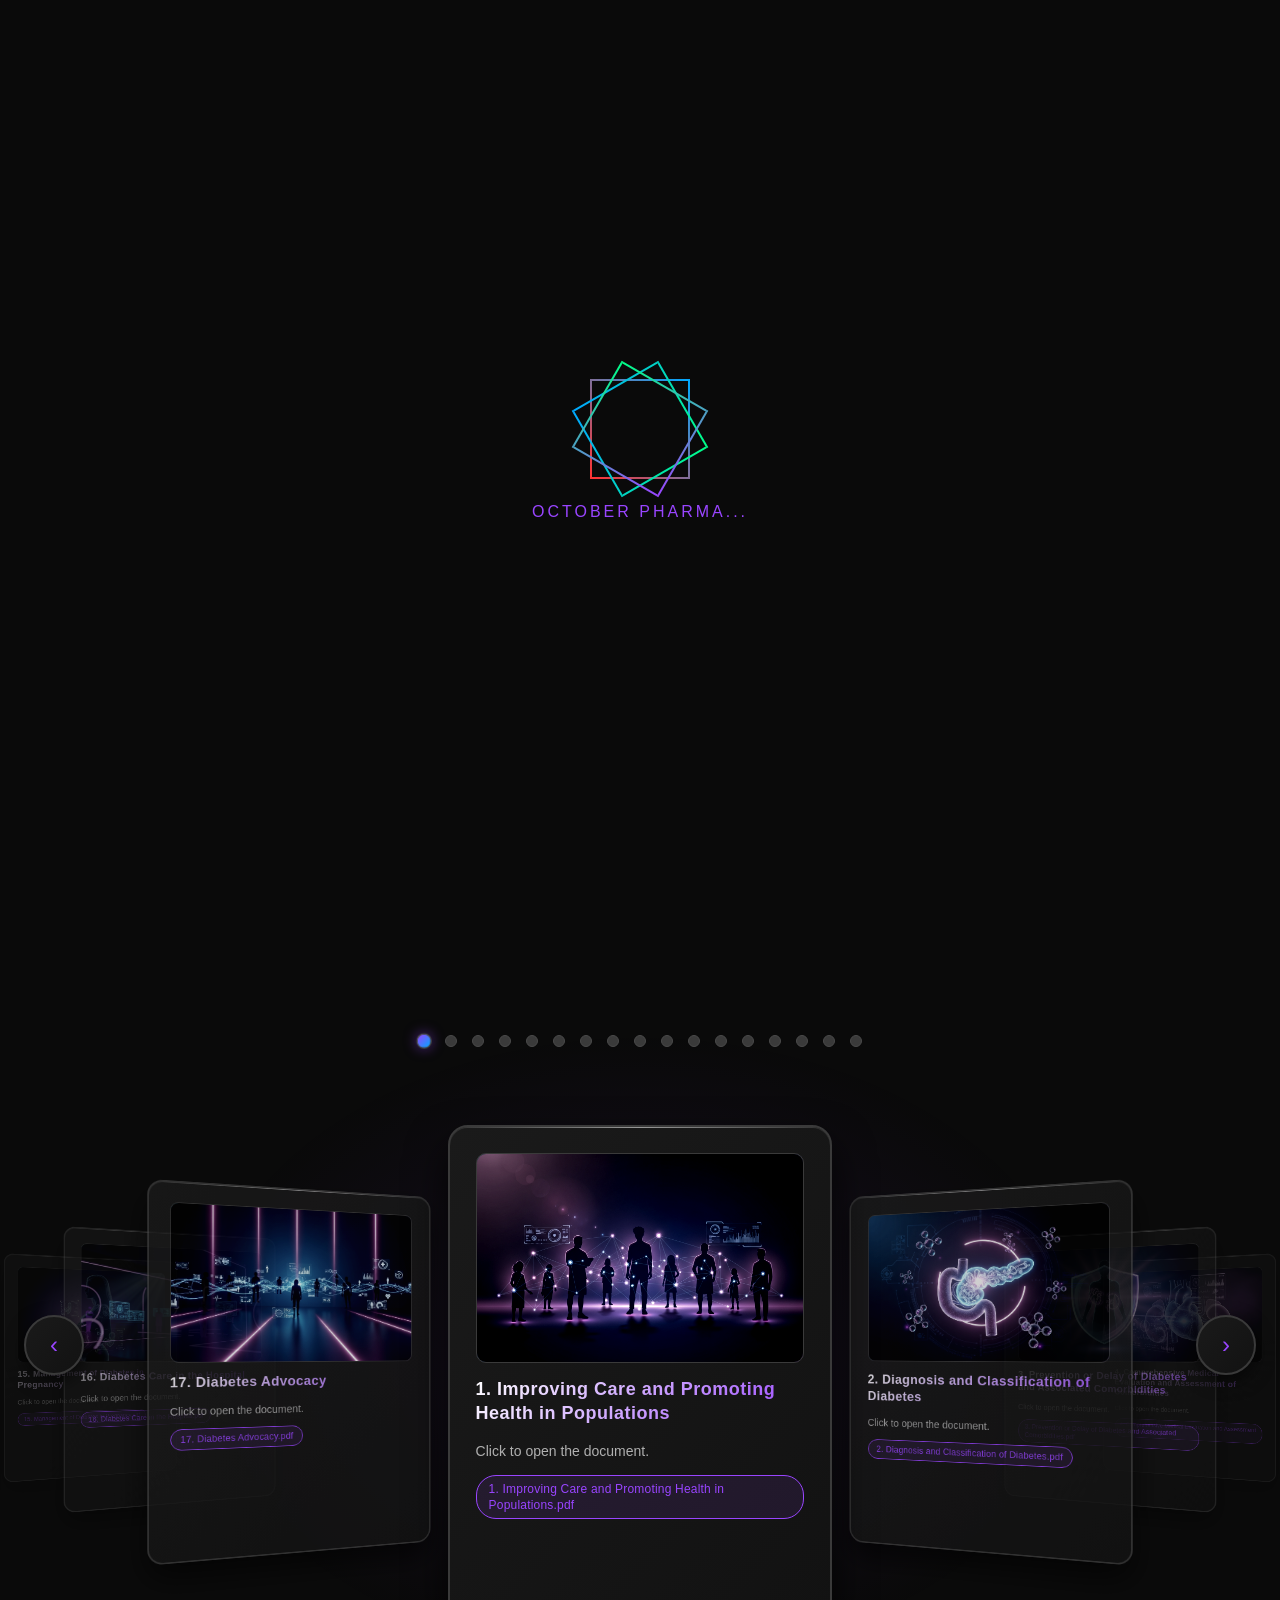
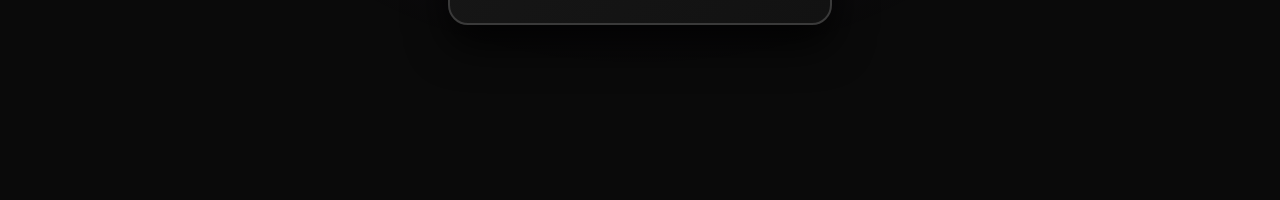
==== index.html @ fb58f436 "mm ,," ====
﻿<!DOCTYPE html>
<html lang="en">
<head>
    <meta charset="UTF-8">
    <meta name="viewport" content="width=device-width, initial-scale=1.0">
    <title>October Pharma</title>
    <link rel="stylesheet" href="123.css">
</head>
<body>
    <div class="loader" id="loader">
        <div class="loader-content">
            <div class="loader-prism">
                <div class="prism-face"></div>
                <div class="prism-face"></div>
                <div class="prism-face"></div>
            </div>
            <div class="loader-text">October Pharma...</div>
        </div>
    </div>

    <section class="intro" id="intro">
        <div class="intro-logo" aria-label="Logos">
            <img class="intro-logo-image" src="images/logo-top.png" alt="Top logo" onerror="this.src='images/logo.png'">
            <img class="intro-logo-image" src="images/logo-bottom.png" alt="Bottom logo" onerror="this.src='images/logo.png'">
        </div>
        <button class="intro-btn" type="button" onclick="scrollToSection('home')">Open Guidelines</button>
    </section>

    <section class="hero" id="home">
        <div class="carousel-container">
            <div class="carousel" id="carousel"></div>

            <div class="carousel-controls">
                <button class="carousel-btn" id="prevBtn" aria-label="Previous slide">&#8249;</button>
                <button class="carousel-btn" id="nextBtn" aria-label="Next slide">&#8250;</button>
            </div>

            <div class="carousel-indicators" id="indicators"></div>
        </div>
    </section>

    <script src="456.js"></script>
</body>
</html>
---- 123.css ----
﻿@charset "utf-8";

* {
    margin: 0;
    padding: 0;
    box-sizing: border-box;
}

:root {
    --primary-black: #0a0a0a;
    --carbon-dark: #121212;
    --carbon-medium: #1a1a1a;
    --carbon-light: #2a2a2a;
    --metal-dark: #3a3a3a;
    --metal-light: #4a4a4a;
    --accent-red: #ff3333;
    --accent-blue: #00a8ff;
    --accent-green: #00ff88;
    --accent-purple: #9945ff;
    --accent-cyan: #00ffff;
    --text-primary: #ffffff;
    --text-secondary: #b0b0b0;
}

html {
    scroll-behavior: smooth;
}

body {
    font-family: "Orbitron", "Rajdhani", sans-serif;
    background: var(--primary-black);
    color: var(--text-primary);
    overflow-x: hidden;
}

body::before {
    content: "";
    position: fixed;
    top: 0;
    left: 0;
    width: 100%;
    height: 100%;
    background:
        repeating-linear-gradient(0deg, transparent, transparent 2px, rgba(255, 255, 255, 0.03) 2px, rgba(255, 255, 255, 0.03) 4px),
        repeating-linear-gradient(90deg, transparent, transparent 2px, rgba(255, 255, 255, 0.03) 2px, rgba(255, 255, 255, 0.03) 4px),
        linear-gradient(135deg, var(--primary-black) 0%, var(--carbon-dark) 25%, var(--carbon-medium) 50%, var(--carbon-dark) 75%, var(--primary-black) 100%);
    z-index: -2;
}

body::after {
    content: "";
    position: fixed;
    top: 0;
    left: 0;
    width: 100%;
    height: 100%;
    background-image:
        linear-gradient(rgba(255, 51, 51, 0.05) 2px, transparent 2px),
        linear-gradient(90deg, rgba(255, 51, 51, 0.05) 2px, transparent 2px);
    background-size: 150px 150px;
    animation: gridMove 20s linear infinite;
    z-index: -1;
    opacity: 0.5;
}

@keyframes gridMove {
    0% { transform: translate(0, 0); }
    100% { transform: translate(150px, 150px); }
}

.intro {
    min-height: 100vh;
    display: flex;
    flex-direction: column;
    align-items: center;
    justify-content: center;
    gap: 36px;
    text-align: center;
    padding: 40px 20px;
    background: radial-gradient(circle at center, rgba(0, 168, 255, 0.08), transparent 55%);
}

.intro-logo {
    line-height: 0.9;
    display: flex;
    flex-direction: column;
    align-items: center;
}

.logo-prism,
.logo-flux {
    font-weight: 900;
    letter-spacing: 0.08em;
    text-transform: uppercase;
    font-size: clamp(56px, 15vw, 200px);
}

.logo-prism {
    background: linear-gradient(135deg, var(--text-primary), var(--accent-cyan));
    -webkit-background-clip: text;
    background-clip: text;
    color: transparent;
}

.logo-flux {
    color: var(--text-secondary);
}

.intro-btn {
    border: 1px solid var(--accent-blue);
    background: linear-gradient(135deg, var(--accent-purple), var(--accent-blue));
    color: var(--text-primary);
    padding: 14px 34px;
    border-radius: 999px;
    font-weight: 700;
    text-transform: uppercase;
    letter-spacing: 2px;
    cursor: pointer;
    transition: transform 0.3s ease, box-shadow 0.3s ease;
}

.intro-btn:hover {
    transform: translateY(-2px);
    box-shadow: 0 10px 28px rgba(153, 69, 255, 0.35);
}

.hero {
    min-height: 100vh;
    display: flex;
    align-items: center;
    justify-content: center;
    position: relative;
    padding: 90px 20px 110px;
    background: radial-gradient(ellipse at center, rgba(153, 69, 255, 0.1) 0%, transparent 50%);
}

.carousel-container {
    width: 100%;
    max-width: 1600px;
    height: 650px;
    perspective: 1200px;
    position: relative;
    padding-top: 60px;
}

.carousel {
    width: 100%;
    height: 100%;
    position: relative;
    transform-style: preserve-3d;
}

.carousel-item {
    position: absolute;
    width: 400px;
    height: 500px;
    left: 50%;
    top: 50%;
    transform-style: preserve-3d;
    transition: all 0.8s cubic-bezier(0.4, 0.0, 0.2, 1);
    transform-origin: center center;
}

.carousel-item .card {
    width: 100%;
    height: 100%;
    background: linear-gradient(135deg, var(--carbon-medium), var(--carbon-dark));
    border: 2px solid var(--metal-dark);
    border-radius: 20px;
    padding: 30px;
    position: relative;
    overflow: hidden;
    box-shadow: 0 20px 40px rgba(0, 0, 0, 0.8), inset 0 1px 0 rgba(255, 255, 255, 0.1);
}

.carousel-item .card::before {
    content: "";
    position: absolute;
    top: 0;
    left: 0;
    right: 0;
    height: 1px;
    background: linear-gradient(90deg, transparent, rgba(255, 255, 255, 0.5), transparent);
    animation: scanline 3s linear infinite;
}

@keyframes scanline {
    0% { transform: translateY(0); }
    100% { transform: translateY(500px); }
}

.card-number {
    position: absolute;
    top: 20px;
    right: 30px;
    font-size: 72px;
    font-weight: 900;
    color: rgba(153, 69, 255, 0.1);
}

.card-image {
    width: 100%;
    height: 200px;
    background: var(--carbon-dark);
    border-radius: 10px;
    margin-bottom: 20px;
    overflow: hidden;
    border: 1px solid var(--metal-dark);
}

.card-image img {
    width: 100%;
    height: 100%;
    object-fit: cover;
    filter: grayscale(50%) contrast(1.2);
    transition: all 0.5s ease;
}

.carousel-item:hover .card-image img {
    filter: grayscale(0%) contrast(1.3);
    transform: scale(1.08);
}

.card-title {
    font-size: 24px;
    font-weight: 700;
    margin-bottom: 15px;
    text-transform: uppercase;
    letter-spacing: 2px;
    background: linear-gradient(135deg, var(--text-primary), var(--accent-purple));
    -webkit-background-clip: text;
    background-clip: text;
    color: transparent;
}

.card-description {
    color: var(--text-secondary);
    line-height: 1.6;
    margin-bottom: 20px;
    font-size: 14px;
}

.card-tech {
    display: flex;
    flex-wrap: wrap;
    gap: 8px;
}

.tech-badge {
    padding: 5px 12px;
    background: rgba(153, 69, 255, 0.1);
    border: 1px solid var(--accent-purple);
    border-radius: 20px;
    font-size: 12px;
    color: var(--accent-purple);
    text-transform: uppercase;
    letter-spacing: 1px;
}

.carousel-controls {
    position: absolute;
    bottom: -70px;
    left: 50%;
    transform: translateX(-50%);
    display: flex;
    gap: 20px;
    z-index: 100;
}

.carousel-btn {
    width: 60px;
    height: 60px;
    background: linear-gradient(135deg, var(--carbon-medium), var(--carbon-dark));
    border: 2px solid var(--metal-dark);
    border-radius: 50%;
    color: var(--accent-purple);
    font-size: 24px;
    cursor: pointer;
    transition: all 0.3s ease;
    display: flex;
    align-items: center;
    justify-content: center;
}

.carousel-btn:hover {
    border-color: var(--accent-purple);
    transform: scale(1.08);
}

.carousel-indicators {
    position: absolute;
    top: 30px;
    left: 50%;
    transform: translateX(-50%);
    display: flex;
    gap: 15px;
    z-index: 100;
}

.indicator {
    width: 12px;
    height: 12px;
    background: var(--metal-dark);
    border: 1px solid var(--metal-light);
    border-radius: 50%;
    cursor: pointer;
    transition: all 0.3s ease;
}

.indicator.active {
    background: linear-gradient(135deg, var(--accent-purple), var(--accent-blue));
    box-shadow: 0 0 10px rgba(153, 69, 255, 0.5);
    transform: scale(1.3);
}

@media (max-width: 1024px) {
    .carousel-item {
        width: 350px;
        height: 480px;
    }

    .card-image {
        height: 170px;
    }
}

@media (max-width: 768px) {
    .intro {
        gap: 26px;
    }

    .intro-btn {
        padding: 12px 24px;
        letter-spacing: 1px;
        font-size: 13px;
    }

    .hero {
        padding-top: 70px;
    }

    .carousel-item {
        width: 300px;
        height: 460px;
    }

    .carousel-item .card {
        padding: 20px;
    }

    .card-image {
        height: 150px;
        margin-bottom: 15px;
    }

    .card-title {
        font-size: 20px;
    }

    .carousel-controls {
        bottom: -60px;
        gap: 15px;
    }

    .carousel-btn {
        width: 50px;
        height: 50px;
        font-size: 20px;
    }

    .carousel-indicators {
        top: 20px;
        gap: 12px;
    }

    .indicator {
        width: 10px;
        height: 10px;
    }
}
.loader {
    position: fixed;
    top: 0;
    left: 0;
    width: 100%;
    height: 100vh;
    background: var(--primary-black);
    display: flex;
    justify-content: center;
    align-items: center;
    z-index: 10000;
    transition: opacity 0.5s ease, visibility 0.5s ease;
}

.loader.hidden {
    opacity: 0;
    visibility: hidden;
}

.loader-content {
    text-align: center;
}

.loader-prism {
    width: 100px;
    height: 100px;
    position: relative;
    margin: 0 auto 24px;
}

.prism-face {
    position: absolute;
    width: 100%;
    height: 100%;
    border: 2px solid transparent;
    transform-origin: center;
    animation: prismRotate 3s linear infinite;
}

.prism-face:nth-child(1) {
    border-image: linear-gradient(45deg, var(--accent-red), var(--accent-blue)) 1;
    animation-delay: 0s;
}

.prism-face:nth-child(2) {
    border-image: linear-gradient(45deg, var(--accent-blue), var(--accent-green)) 1;
    transform: rotate(60deg);
    animation-delay: 0.2s;
}

.prism-face:nth-child(3) {
    border-image: linear-gradient(45deg, var(--accent-green), var(--accent-purple)) 1;
    transform: rotate(120deg);
    animation-delay: 0.4s;
}

.loader-text {
    color: var(--accent-purple);
    font-size: 16px;
    text-transform: uppercase;
    letter-spacing: 3px;
}

@keyframes prismRotate {
    0% {
        transform: rotate(0deg) scale(1);
    }

    50% {
        transform: rotate(180deg) scale(1.2);
    }

    100% {
        transform: rotate(360deg) scale(1);
    }
}
/* Carousel arrows visibility fix */
.carousel-container {
    overflow: visible;
}

.carousel-controls {
    top: 50%;
    bottom: auto;
    left: 0;
    width: 100%;
    transform: translateY(-50%);
    justify-content: space-between;
    padding: 0 10px;
    pointer-events: none;
}

.carousel-btn {
    pointer-events: auto;
    box-shadow: 0 6px 18px rgba(0, 0, 0, 0.6);
}

@media (max-width: 768px) {
    .carousel-controls {
        top: 52%;
        bottom: auto;
        padding: 0 4px;
    }
}
/* PDF slides styling */
.card {
    cursor: pointer;
}

.card-file {
    position: relative;
    display: flex;
    align-items: center;
    justify-content: center;
    background: linear-gradient(135deg, rgba(0, 168, 255, 0.2), rgba(153, 69, 255, 0.2));
}

.slide-cover {
    width: 100%;
    height: 100%;
    object-fit: cover;
    display: none;
}

.file-fallback {
    position: absolute;
    inset: 0;
    display: flex;
    align-items: center;
    justify-content: center;
    font-size: 34px;
    font-weight: 900;
    letter-spacing: 3px;
    color: var(--accent-cyan);
}

.card-file.has-image .file-fallback {
    display: none;
}

.card-file.has-image .slide-cover {
    display: block;
}

.card-title {
    text-transform: none;
    letter-spacing: 0.5px;
    font-size: 18px;
    line-height: 1.35;
    word-break: break-word;
}

.card-tech {
    margin-top: 8px;
}

.tech-badge {
    text-transform: none;
    letter-spacing: 0.2px;
    max-width: 100%;
    white-space: nowrap;
    overflow: hidden;
    text-overflow: ellipsis;
}

/* Full-width intro logo */
.intro {
    padding: 20px 0;
}

.intro-logo {
    width: 100vw;
    max-width: 100vw;
}

.intro-logo-image {
    display: block;
    width: 100%;
    height: auto;
    object-fit: contain;
}

/* Two stacked logos in intro */
.intro-logo {
    display: flex;
    flex-direction: column;
    align-items: center;
    gap: 18px;
}

/* Final responsive overrides: stacked logos + full slide visibility */
.intro {
    padding: 24px 0;
    gap: 24px;
}

.intro-logo {
    width: min(94vw, 1320px);
    max-width: 94vw;
    flex-direction: row;
    justify-content: center;
    align-items: center;
    gap: clamp(10px, 2vw, 24px);
}

.intro-logo-image {
    width: 100%;
    max-width: 100%;
    height: auto;
    object-fit: contain;
    max-height: min(24svh, 220px);
}

.intro-logo-image:first-child {
    width: 60%;
    max-height: min(36svh, 420px);
}

.intro-logo-image:last-child {
    width: 52%;
    max-height: min(30svh, 320px);
}

.hero {
    padding: 80px 14px 90px;
}

.intro-btn {
    position: relative;
    z-index: 2;
    display: inline-flex;
    align-items: center;
    justify-content: center;
    margin-top: 4px;
}

.carousel-container {
    height: min(78vh, 680px);
    max-height: 680px;
}

.carousel-item {
    width: clamp(260px, 30vw, 400px);
    height: clamp(380px, 62vh, 500px);
}

.carousel-item .card {
    padding: clamp(14px, 2vw, 26px);
}

.card-image {
    height: clamp(130px, 24vh, 210px);
    margin-bottom: 14px;
}

.card-title {
    font-size: clamp(14px, 1.5vw, 18px);
    line-height: 1.35;
}

.card-description {
    font-size: clamp(12px, 1.1vw, 14px);
    margin-bottom: 12px;
}

.card-tech {
    margin-top: 6px;
    max-height: 90px;
    overflow-y: auto;
}

.tech-badge {
    white-space: normal;
    overflow: visible;
    text-overflow: clip;
    line-height: 1.35;
    max-width: 100%;
}

@media (max-width: 1024px) {
    .intro-logo {
        width: min(94vw, 980px);
        max-width: 94vw;
    }

    .carousel-container {
        height: min(76vh, 620px);
    }

    .carousel-item {
        width: clamp(250px, 42vw, 340px);
        height: clamp(370px, 60vh, 470px);
    }
}

@media (max-width: 768px) {
    .intro {
        min-height: 100svh;
        gap: 18px;
        padding: 16px 0;
    }

    .intro-logo {
        width: 99vw;
        max-width: 99vw;
        flex-direction: row;
        gap: 8px;
    }

    .intro-logo-image {
        max-height: min(21svh, 150px);
    }

    .intro-logo-image:first-child {
        width: 60%;
        max-height: min(29svh, 250px);
    }

    .intro-logo-image:last-child {
        width: 52%;
        max-height: min(24svh, 200px);
    }

    .hero {
        min-height: 100svh;
        padding: 62px 8px 70px;
    }

    .carousel-container {
        height: min(74svh, 560px);
        padding-top: 42px;
    }

    .carousel-item {
        width: min(84vw, 300px);
        height: min(66svh, 450px);
    }

    .carousel-item .card {
        padding: 14px;
    }

    .card-image {
        height: clamp(120px, 22svh, 160px);
    }

    .card-title {
        font-size: 14px;
    }

    .card-description {
        font-size: 12px;
    }

    .tech-badge {
        font-size: 10px;
        padding: 4px 8px;
    }
}
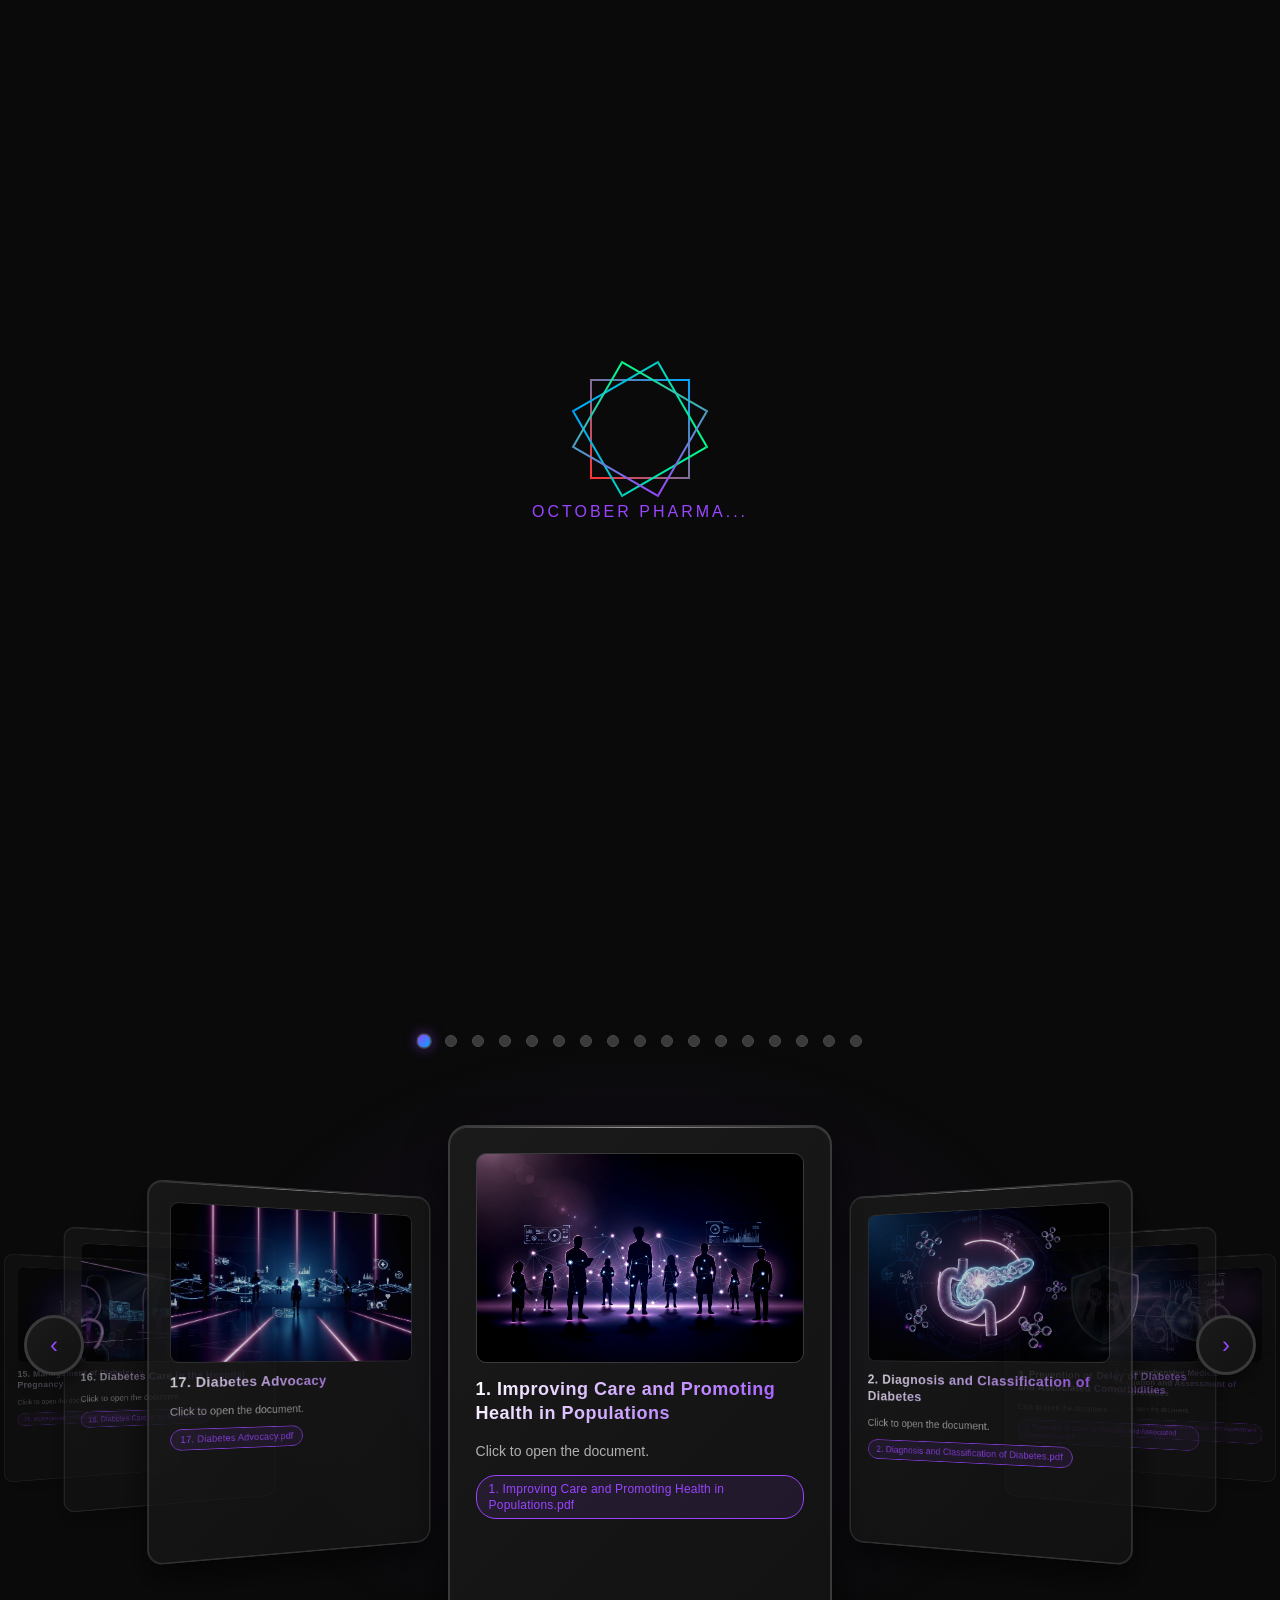
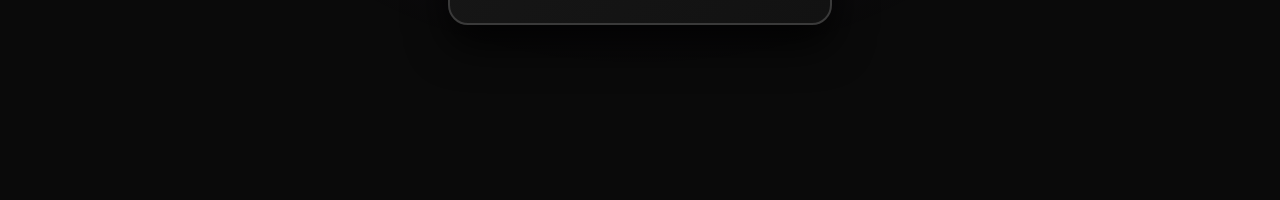
==== commit 6c97dca4: "Add files via upload" ====
--- a/index.html
+++ b/index.html
@@ -18,11 +18,29 @@
         </div>
     </div>
 
+    <header class="top-header">
+        <div class="top-header-inner">
+            <a class="header-brand" href="#intro" aria-label="Home">
+                <img class="header-logo" src="images/logo.png" alt="Logo">
+            </a>
+            <p class="header-slogan">Diabetes Care</p>
+        </div>
+    </header>
+
     <section class="intro" id="intro">
-        <div class="intro-logo" aria-label="Logos">
-            <img class="intro-logo-image" src="images/logo-top.png" alt="Top logo" onerror="this.src='images/logo.png'">
-            <img class="intro-logo-image" src="images/logo-bottom.png" alt="Bottom logo" onerror="this.src='images/logo.png'">
+        <div class="intro-boxes" aria-label="Highlight boxes">
+            <div class="intro-box">
+                <img class="intro-box-main" src="images/logo-Left.png" alt="Primary visual 1" onerror="this.src='images/logo.png'">
+                <img class="intro-box-hover" src="images/Left-Box.png" alt="Hover visual 1" onerror="this.src='images/logo.png'">
+            </div>
+            <div class="intro-box">
+                <img class="intro-box-main" src="images/logo-Right.png" alt="Primary visual 2" onerror="this.src='images/logo.png'">
+                <img class="intro-box-hover" src="images/Right-Box.png" alt="Hover visual 2" onerror="this.src='images/logo.png'">
+            </div>
         </div>
+        <a class="library-link" href="https://octoberpharma-my.sharepoint.com/:f:/p/dia-iq/Ep5OKJNfic9Cn2yDCwds4YYBhPt_lPEWI_9Ti2DsIBfe6g?e=A3dDTW" target="_blank" rel="noopener noreferrer">
+            Visit our Medical Library
+        </a>
         <button class="intro-btn" type="button" onclick="scrollToSection('home')">Open Guidelines</button>
     </section>
 
--- a/123.css
+++ b/123.css
@@ -68,6 +68,74 @@
     100% { transform: translate(150px, 150px); }
 }
 
+.top-header {
+    position: fixed;
+    top: 0;
+    left: 0;
+    width: 100%;
+    z-index: 2000;
+    backdrop-filter: blur(14px);
+    background:
+        linear-gradient(180deg, rgba(10, 10, 10, 0.92) 0%, rgba(18, 18, 18, 0.72) 70%, rgba(10, 10, 10, 0.22) 100%);
+    border-bottom: 1px solid rgba(255, 255, 255, 0.12);
+    box-shadow: 0 10px 28px rgba(0, 0, 0, 0.45);
+    transition: background 0.3s ease, border-color 0.3s ease, box-shadow 0.3s ease;
+}
+
+.top-header::after {
+    content: "";
+    position: absolute;
+    left: 0;
+    right: 0;
+    bottom: -1px;
+    height: 1px;
+    background: linear-gradient(90deg, transparent, rgba(0, 255, 255, 0.45), rgba(153, 69, 255, 0.45), transparent);
+    pointer-events: none;
+}
+
+.top-header-inner {
+    width: min(96%, 1400px);
+    margin: 0 auto;
+    padding: 12px 8px;
+    display: flex;
+    align-items: center;
+    justify-content: space-between;
+    gap: 14px;
+}
+
+.header-brand {
+    display: inline-flex;
+    align-items: center;
+}
+
+.header-logo {
+    height: clamp(44px, 5.2vw, 72px);
+    width: auto;
+    object-fit: contain;
+    display: block;
+    filter: drop-shadow(0 4px 12px rgba(0, 168, 255, 0.28));
+    transition: transform 0.25s ease, filter 0.25s ease;
+}
+
+.header-brand:hover .header-logo {
+    transform: translateY(-1px) scale(1.02);
+    filter: drop-shadow(0 6px 16px rgba(153, 69, 255, 0.38));
+}
+
+.header-slogan {
+    margin: 0;
+    color: transparent;
+    background: linear-gradient(90deg, #ffffff 0%, #d9f7ff 35%, #b8d8ff 70%, #ffffff 100%);
+    -webkit-background-clip: text;
+    background-clip: text;
+    font-size: clamp(16px, 2vw, 28px);
+    letter-spacing: 0.05em;
+    font-weight: 800;
+    text-transform: none;
+    text-shadow: 0 0 18px rgba(0, 168, 255, 0.28);
+    transition: color 0.3s ease, text-shadow 0.3s ease, background 0.3s ease;
+}
+
 .intro {
     min-height: 100vh;
     display: flex;
@@ -110,18 +178,146 @@
     border: 1px solid var(--accent-blue);
     background: linear-gradient(135deg, var(--accent-purple), var(--accent-blue));
     color: var(--text-primary);
-    padding: 14px 34px;
+    padding: 18px 46px;
     border-radius: 999px;
     font-weight: 700;
     text-transform: uppercase;
-    letter-spacing: 2px;
+    letter-spacing: 2.4px;
+    font-size: 17px;
     cursor: pointer;
-    transition: transform 0.3s ease, box-shadow 0.3s ease;
+    transition: transform 0.3s ease, box-shadow 0.3s ease, filter 0.3s ease;
+    box-shadow: 0 8px 24px rgba(86, 92, 255, 0.24);
 }
 
 .intro-btn:hover {
     transform: translateY(-2px);
-    box-shadow: 0 10px 28px rgba(153, 69, 255, 0.35);
+    box-shadow: 0 14px 34px rgba(153, 69, 255, 0.42);
+    filter: saturate(1.08);
+}
+
+.library-link {
+    display: inline-flex;
+    align-items: center;
+    justify-content: center;
+    text-decoration: none;
+    color: var(--text-primary);
+    padding: 9px 18px;
+    border-radius: 999px;
+    border: 1px solid rgba(0, 255, 255, 0.6);
+    background: linear-gradient(135deg, rgba(0, 255, 255, 0.14), rgba(153, 69, 255, 0.16));
+    font-weight: 600;
+    font-size: 13px;
+    letter-spacing: 0.02em;
+    box-shadow: 0 10px 24px rgba(0, 168, 255, 0.2);
+    transition: transform 0.25s ease, box-shadow 0.25s ease, border-color 0.25s ease;
+    position: relative;
+    z-index: 2;
+}
+
+.library-link:hover {
+    transform: translateY(-2px);
+    border-color: rgba(0, 255, 255, 0.95);
+    box-shadow: 0 14px 30px rgba(0, 168, 255, 0.3), 0 0 18px rgba(153, 69, 255, 0.25);
+}
+
+.intro-boxes {
+    width: min(94vw, 1320px);
+    display: grid;
+    grid-template-columns: 1fr 1fr;
+    gap: clamp(10px, 1.8vw, 22px);
+    align-items: stretch;
+}
+
+.intro-box {
+    position: relative;
+    min-height: clamp(180px, 30vw, 360px);
+    border: 3px solid rgba(255, 255, 255, 0.22);
+    border-radius: 18px;
+    overflow: hidden;
+    background:
+        linear-gradient(120deg, rgba(0, 255, 255, 0.08) 0%, rgba(153, 69, 255, 0.06) 45%, rgba(0, 168, 255, 0.08) 100%),
+        linear-gradient(160deg, rgba(255, 255, 255, 0.08) 0%, rgba(255, 255, 255, 0.01) 28%, rgba(255, 255, 255, 0.03) 100%),
+        linear-gradient(135deg, rgba(42, 42, 42, 0.42), rgba(18, 18, 18, 0.78));
+    background-size: 220% 220%, 100% 100%, 100% 100%;
+    background-position: 0% 50%, 0 0, 0 0;
+    box-shadow:
+        0 12px 30px rgba(0, 0, 0, 0.42),
+        0 0 0 1px rgba(255, 255, 255, 0.04),
+        inset 0 1px 0 rgba(255, 255, 255, 0.12);
+    transition: transform 0.35s ease, box-shadow 0.35s ease, border-color 0.35s ease, background-position 0.55s ease;
+}
+
+.intro-box::before {
+    content: "";
+    position: absolute;
+    inset: 0;
+    background: radial-gradient(circle at 20% 10%, rgba(0, 255, 255, 0.12), transparent 38%);
+    z-index: 3;
+    pointer-events: none;
+}
+
+.intro-box::after {
+    content: "";
+    position: absolute;
+    left: 10px;
+    right: 10px;
+    bottom: 0;
+    height: 2px;
+    background: linear-gradient(90deg, rgba(0, 255, 255, 0), rgba(0, 255, 255, 0.65), rgba(153, 69, 255, 0.65), rgba(0, 255, 255, 0));
+    opacity: 0.6;
+    z-index: 4;
+    pointer-events: none;
+    transition: opacity 0.35s ease;
+}
+
+.intro-box:hover {
+    transform: translateY(-4px);
+    border-color: rgba(0, 255, 255, 0.62);
+    background-position: 100% 50%, 0 0, 0 0;
+    box-shadow:
+        0 20px 46px rgba(0, 0, 0, 0.55),
+        0 0 0 1px rgba(0, 255, 255, 0.20),
+        0 0 24px rgba(153, 69, 255, 0.22),
+        inset 0 1px 0 rgba(255, 255, 255, 0.16);
+}
+
+.intro-box:hover::after {
+    opacity: 1;
+}
+
+.intro-box-main,
+.intro-box-hover {
+    position: absolute;
+    inset: 0;
+    width: 100%;
+    height: 100%;
+    object-fit: contain;
+    transition: opacity 0.55s ease, transform 0.7s cubic-bezier(0.22, 1, 0.36, 1);
+    will-change: opacity, transform;
+}
+
+.intro-box-main {
+    opacity: 1;
+    z-index: 1;
+    transform: scale(1);
+    filter: saturate(1.02) contrast(1.02);
+}
+
+.intro-box-hover {
+    opacity: 0;
+    z-index: 2;
+    transform: scale(1.09);
+    filter: saturate(1.08) contrast(1.05);
+}
+
+.intro-box:hover .intro-box-hover {
+    opacity: 1;
+    transform: scale(1);
+}
+
+.intro-box:hover .intro-box-main {
+    opacity: 0.1;
+    transform: scale(0.99);
 }
 
 .hero {
@@ -271,7 +467,7 @@
     width: 60px;
     height: 60px;
     background: linear-gradient(135deg, var(--carbon-medium), var(--carbon-dark));
-    border: 2px solid var(--metal-dark);
+    border: 3px solid var(--metal-dark);
     border-radius: 50%;
     color: var(--accent-purple);
     font-size: 24px;
@@ -325,14 +521,42 @@
 }
 
 @media (max-width: 768px) {
+    .top-header-inner {
+        padding: 10px 6px;
+    }
+
+    .header-logo {
+        height: 46px;
+    }
+
+    .header-slogan {
+        font-size: 17px;
+    }
+
     .intro {
         gap: 26px;
     }
 
     .intro-btn {
-        padding: 12px 24px;
-        letter-spacing: 1px;
-        font-size: 13px;
+        padding: 15px 32px;
+        letter-spacing: 1.2px;
+        font-size: 15px;
+    }
+
+    .library-link {
+        padding: 8px 14px;
+        font-size: 12px;
+        letter-spacing: 0.02em;
+    }
+
+    .intro-boxes {
+        width: 96vw;
+        gap: 8px;
+    }
+
+    .intro-box {
+        min-height: clamp(130px, 28vw, 220px);
+        border-radius: 12px;
     }
 
     .hero {
@@ -737,3 +961,37 @@
         padding: 4px 8px;
     }
 }
+
+/* Intro boxes entrance */
+.intro-box {
+    opacity: 0;
+    transform: translateY(26px) scale(0.965);
+}
+
+.site-ready .intro-box {
+    animation: introBoxIn 0.85s cubic-bezier(0.22, 1, 0.36, 1) forwards;
+}
+
+.site-ready .intro-box:nth-child(2) {
+    animation-delay: 0.14s;
+}
+
+@keyframes introBoxIn {
+    0% {
+        opacity: 0;
+        transform: translateY(26px) scale(0.965);
+        filter: blur(3px);
+    }
+
+    60% {
+        opacity: 1;
+        transform: translateY(-2px) scale(1.006);
+        filter: blur(0);
+    }
+
+    100% {
+        opacity: 1;
+        transform: translateY(0) scale(1);
+        filter: blur(0);
+    }
+}
